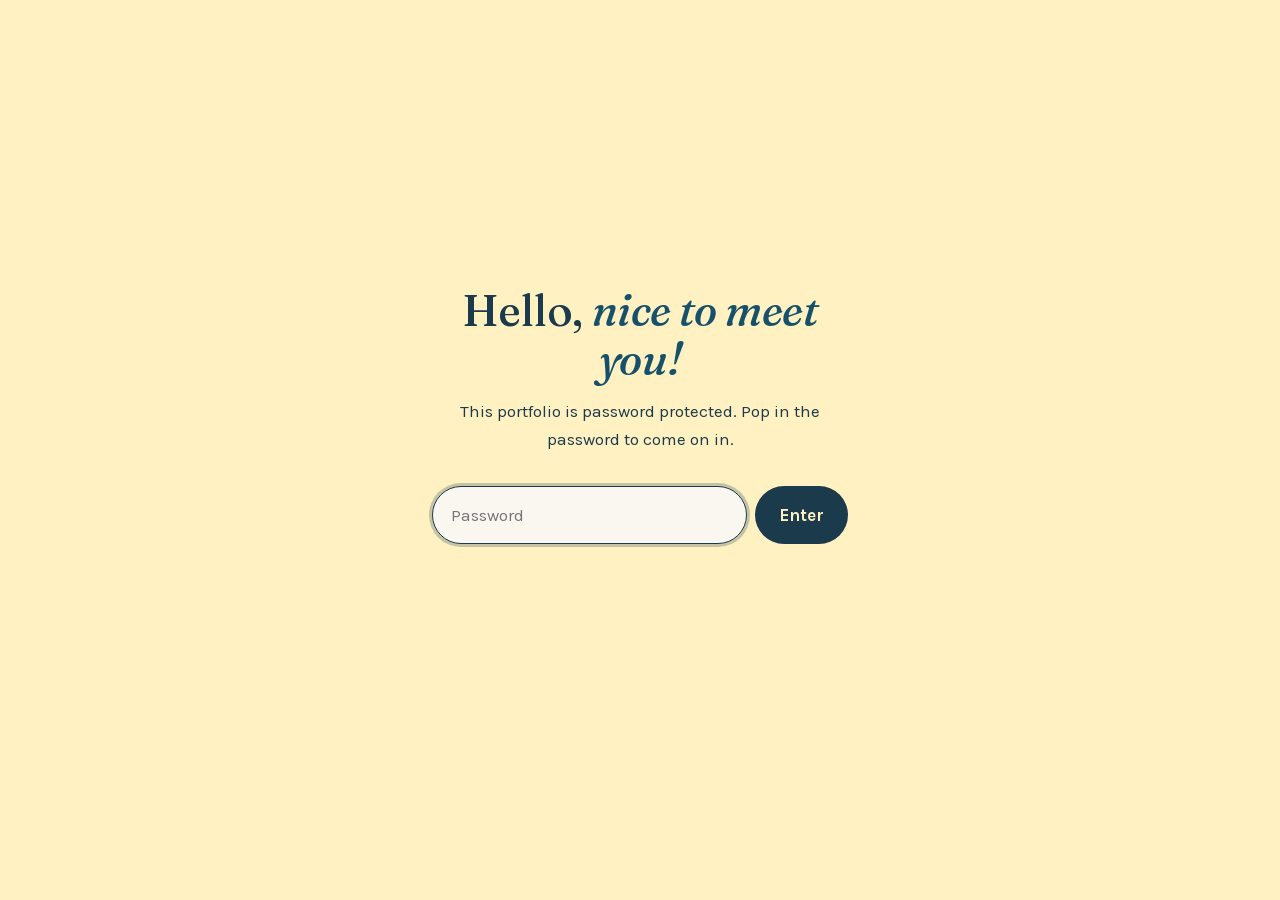
==== food.html @ 26c52306 "Convert the newly uploaded photos to JPEG and resize The 11 photos just uploaded were full-resolutio" ====
<!DOCTYPE html>
<html lang="en">
<head>
  <meta charset="UTF-8">
  <meta name="viewport" content="width=device-width, initial-scale=1.0">
  <title>Food adventures — Megan</title>
  <meta name="robots" content="noindex">

  <!-- Fonts: Fraunces (headings) + Karla (body) — free Google fonts,
       self-hosted in the fonts/ folder so they load fast and work offline -->
  <link rel="stylesheet" href="fonts/fonts.css">

  <link rel="stylesheet" href="css/style.css">

  <!-- Password gate: hides the page instantly if the visitor hasn't unlocked it.
       Unlocking on any page unlocks the whole site for that browser tab.
       ✏️ The password itself is set at the top of js/main.js -->
  <script>
    if (sessionStorage.getItem("megan-portfolio-unlocked") !== "yes") {
      document.documentElement.classList.add("gate-locked");
    }
  </script>
</head>
<body>

  <!-- ======================================================================
       PASSWORD GATE (shown only until the correct password is entered)
       ====================================================================== -->
  <div id="gate">
    <div class="gate-inner">
      <h1>Hello, <span class="accent">nice to meet you!</span></h1>
      <p>This portfolio is password protected. Pop in the password to come on in.</p>
      <form class="gate-form" id="gate-form">
        <label for="gate-input" class="visually-hidden" hidden>Password</label>
        <input type="password" id="gate-input" placeholder="Password" autocomplete="off" autofocus>
        <button type="submit">Enter</button>
      </form>
      <p class="gate-error" id="gate-error"></p>
    </div>
  </div>

  <!-- NAVIGATION -->
  <nav class="site-nav site-nav--cream">
    <div class="container">
      <a class="nav-brand" href="index.html">Megan's Portfolio</a>
      <div class="nav-links">
        <a href="index.html#about">Info</a>
        <a href="index.html#works">Select Works</a>
      </div>
    </div>
  </nav>

  <!-- ======================================================================
       PAGE HEADER — deliberately simple: no metadata row, no case study
       sections. This is a personal page, not a project.
       ====================================================================== -->
  <header class="cs-header cs-header--warm">
    <div class="container">
      <a class="back-link" href="index.html">← Back to home</a>

      <!-- ✏️ EDIT: heading and intro line -->
      <h1>Food <span class="accent">adventures</span></h1>
      <p class="cs-tagline">
        A running collection of things I've cooked and baked. Some triumphs, some
        learning experiences.
      </p>
    </div>
  </header>

  <!-- ======================================================================
       THE PHOTO GRID
       ======================================================================
       ✏️ TO ADD A PHOTO: drop the image file into the images/ folder, then
       copy this block and change the filename and the alt text:

         <figure>
           <img src="images/food-11.png" loading="lazy"
                alt="A dish I cooked">
         </figure>

       The grid re-flows on its own — 3 across on a laptop, 2 on a tablet,
       1 on a phone — so you never need to touch the layout. To remove a
       photo, delete its block. To reorder, move the blocks around.

       ⚠️ ALT TEXT: the alt="…" lines below are generic placeholders. As you
       swap in real photos, please replace them with a short description of
       what's actually in each picture (e.g. "A tray of burnt-butter
       cookies") — that's what screen readers read out.
       ====================================================================== -->
  <main class="container">
    <div class="food-grid" data-lightbox-group>

      <figure>
        <img src="images/food-1.jpg" width="1600" height="1200" loading="lazy" alt="A dish I cooked">
      </figure>

      <figure>
        <img src="images/food-2.jpg" width="1600" height="1200" loading="lazy" alt="A dish I cooked">
      </figure>

      <figure>
        <img src="images/food-3.jpg" width="1600" height="1200" loading="lazy" alt="A dish I cooked">
      </figure>

      <figure>
        <img src="images/food-4.jpg" width="1600" height="1200" loading="lazy" alt="A dish I cooked">
      </figure>

      <figure>
        <img src="images/food-5.jpg" width="1600" height="1200" loading="lazy" alt="A dish I cooked">
      </figure>

      <figure>
        <img src="images/food-6.jpg" width="1600" height="1200" loading="lazy" alt="A dish I cooked">
      </figure>

      <figure>
        <img src="images/food-7.jpg" width="1600" height="1200" loading="lazy" alt="A dish I baked">
      </figure>

      <figure>
        <img src="images/food-8.jpg" width="1427" height="1600" loading="lazy" alt="A dish I baked">
      </figure>

      <figure>
        <img src="images/food-9.png" loading="lazy" alt="A dish I baked">
      </figure>

      <figure>
        <img src="images/food-10.png" loading="lazy" alt="A dish I baked">
      </figure>

    </div>
  </main>

  <!-- Back home again at the end -->
  <div class="cs-footer">
    <a href="index.html">← Back to home</a>
  </div>

  <footer class="site-footer">
    <p>© 2026 Megan — designed with care (and a Shiba Inu on my lap).</p>
  </footer>

  <script src="js/main.js"></script>
  <script src="js/lightbox.js"></script>
  <script src="js/sparkle.js"></script>
</body>
</html>
---- fonts/fonts.css ----
/* ==========================================================================
   SELF-HOSTED FONTS — Fraunces (headings) + Karla (body)
   ==========================================================================
   Both are free fonts from Google Fonts (OFL licensed), saved locally in
   this folder so the site loads them instantly and works even offline.
   You shouldn't need to touch this file unless you swap fonts entirely.
   ========================================================================== */

@font-face {
  font-family: "Fraunces";
  font-style: normal;
  font-weight: 300 700;
  font-display: swap;
  src: url("fraunces.woff2") format("woff2");
}

@font-face {
  font-family: "Fraunces";
  font-style: italic;
  font-weight: 300 700;
  font-display: swap;
  src: url("fraunces-italic.woff2") format("woff2");
}

@font-face {
  font-family: "Karla";
  font-style: normal;
  font-weight: 400 700;
  font-display: swap;
  src: url("karla.woff2") format("woff2");
}

@font-face {
  font-family: "Karla";
  font-style: italic;
  font-weight: 400 700;
  font-display: swap;
  src: url("karla-italic.woff2") format("woff2");
}
---- css/style.css ----
/* ==========================================================================
   MEGAN'S PORTFOLIO — STYLESHEET
   ==========================================================================
   Everything visual lives in this one file.

   ✏️  WANT TO CHANGE COLOURS?  Edit the values in ":root" just below.
   ✏️  WANT TO CHANGE FONTS?    Fonts are loaded in the <head> of each HTML
                                file (Google Fonts). Swap the names there AND
                                in the two "font-family" lines below.
   ========================================================================== */

/* --------------------------------------------------------------------------
   1. COLOUR PALETTE & DESIGN TOKENS
   -------------------------------------------------------------------------- */
:root {
  /* ✏️ EDIT COLOURS HERE — the whole site updates automatically.
     All text/background pairings were checked against WCAG AA contrast —
     if you swap colours, keep text dark on the light backgrounds! */
  --blue:        #98CCDE;  /* medium blue — project page headers */
  --blue-light:  #ADD8E5;  /* light blue — About section */
  --cream:       #FFF1C1;  /* soft cream — hero and password gate */
  --yellow:      #FCE6A9;  /* warm cream-yellow — Other Fun Things bg */
  --orange-soft: #FFCC80;  /* soft orange — accents on navy sections/cards */
  --off-white:   #FAF7F0;  /* warm off-white — My Works bg, project pages */
  --white:       #ffffff;  /* pure white — My Works cards */
  --navy:        #1B3A4B;  /* deep navy — main text, dark sections */
  --navy-deep:   #12293A;  /* even darker navy, for hover states */
  --accent:      #17506B;  /* deep ocean blue — italic accents & links
                              (dark enough to read on every background) */

  /* Fonts (loaded via Google Fonts in each HTML file's <head>) */
  --font-heading: "Fraunces", Georgia, serif;
  --font-body:    "Karla", "Helvetica Neue", Arial, sans-serif;

  /* Spacing rhythm — bigger number = more breathing room */
  --section-pad: clamp(4.5rem, 10vw, 8.5rem);
  --side-pad:    clamp(1.25rem, 5vw, 4rem);
  --max-width:   1160px;
}

/* --------------------------------------------------------------------------
   2. RESET & BASE
   -------------------------------------------------------------------------- */
*, *::before, *::after { box-sizing: border-box; margin: 0; padding: 0; }

html { scroll-behavior: smooth; }

body {
  font-family: var(--font-body);
  font-size: 1.0625rem;              /* 17px — comfy editorial body size */
  line-height: 1.7;
  color: var(--navy);
  background-color: var(--off-white);
  -webkit-font-smoothing: antialiased;
}

img { max-width: 100%; height: auto; display: block; }

h1, h2, h3 {
  font-family: var(--font-heading);
  font-weight: 480;
  line-height: 1.12;
  color: var(--navy);
  letter-spacing: -0.01em;
}

a { color: var(--accent); }

::selection { background: var(--navy); color: var(--cream); }

/* Shared centred column used by every section */
.container {
  max-width: var(--max-width);
  margin: 0 auto;
  padding-left: var(--side-pad);
  padding-right: var(--side-pad);
}

/* Small label that sits above section headings, e.g. "01 — About" */
.eyebrow {
  font-family: var(--font-body);
  font-size: 0.8125rem;
  font-weight: 700;
  letter-spacing: 0.18em;
  text-transform: uppercase;
  color: var(--navy);
  opacity: 0.85;   /* don't go lower — fails contrast on blue/orange sections */
  display: block;
  margin-bottom: 1.25rem;
}

.section-title {
  font-size: clamp(2.25rem, 5vw, 3.5rem);
  margin-bottom: clamp(1.5rem, 4vw, 2.75rem);
}

/* Italic accent — used for "Megan" in the hero and little flourishes */
.accent {
  font-style: italic;
  color: var(--accent);
}

/* --------------------------------------------------------------------------
   TICKLE EFFECT (hero) — styling hooks for js/tickle.js
   Words inside a "tickle-words" element become inline-blocks so they can
   rotate individually. The intensity knobs live at the top of js/tickle.js.
   -------------------------------------------------------------------------- */
.tickle, .tickle-unit { will-change: transform; }
.tickle-unit { display: inline-block; }

/* --------------------------------------------------------------------------
   STAR CURSOR & GLITTER TRAIL — styling for js/sparkle.js
   The star cursor itself and all the tuning knobs (star size, sparkle
   density, lifespan) live at the top of js/sparkle.js.
   -------------------------------------------------------------------------- */
#sparkle-layer {
  position: fixed;
  inset: 0;
  pointer-events: none;   /* sparkles never block clicks */
  z-index: 900;
  overflow: hidden;
}

.sparkle {
  position: absolute;
  /* four-point star shape */
  clip-path: polygon(50% 0, 61% 39%, 100% 50%, 61% 61%, 50% 100%, 39% 61%, 0 50%, 39% 39%);
  opacity: 0;
  will-change: transform, opacity;
  animation: sparkle-pop var(--life, 700ms) ease-out forwards;
}

@keyframes sparkle-pop {
  0%   { opacity: 0; transform: translate(0, 0) scale(0) rotate(0deg); }
  25%  { opacity: 1; transform: translate(calc(var(--dx) * 0.3), calc(var(--dy) * 0.3)) scale(1) rotate(25deg); }
  100% { opacity: 0; transform: translate(var(--dx), var(--dy)) scale(0.15) rotate(80deg); }
}

/* --------------------------------------------------------------------------
   3. PASSWORD GATE
   --------------------------------------------------------------------------
   The gate overlay markup sits at the top of index.html (landing page only).
   The small script in that page's <head> adds "gate-locked" to <html>
   before anything renders, so content never flashes.
   ✏️ The password itself is set at the top of js/main.js.
   -------------------------------------------------------------------------- */
#gate { display: none; }

html.gate-locked #gate {
  display: flex;
  position: fixed;
  inset: 0;
  z-index: 1000;
  background: var(--cream);
  align-items: center;
  justify-content: center;
  padding: var(--side-pad);
  text-align: center;
}

/* Hide the actual site while locked */
html.gate-locked body > *:not(#gate) { display: none; }

.gate-inner { max-width: 26rem; width: 100%; }

.gate-inner h1 {
  font-size: clamp(2rem, 6vw, 2.75rem);
  margin-bottom: 0.75rem;
}

.gate-inner p { margin-bottom: 2rem; }

.gate-form { display: flex; gap: 0.5rem; }

.gate-form input {
  flex: 1;
  font: inherit;
  padding: 0.85rem 1.1rem;
  border: 1.5px solid var(--navy);
  border-radius: 999px;
  background: var(--off-white);
  color: var(--navy);
  outline: none;
  min-width: 0;
}

.gate-form input:focus { box-shadow: 0 0 0 3px rgba(27, 58, 75, 0.25); }

.gate-form button {
  font: inherit;
  font-weight: 700;
  padding: 0.85rem 1.5rem;
  border: none;
  border-radius: 999px;
  background: var(--navy);
  color: var(--cream);
  cursor: pointer;
}

.gate-form button:hover { background: var(--navy-deep); }

.gate-error {
  margin-top: 1rem;
  font-size: 0.9rem;
  font-weight: 700;
  color: var(--navy);
  min-height: 1.5em;         /* reserves space so the layout doesn't jump */
}

/* --------------------------------------------------------------------------
   4. NAVIGATION
   -------------------------------------------------------------------------- */
.site-nav {
  position: sticky;
  top: 0;
  z-index: 100;
  background: rgba(255, 241, 193, 0.92);  /* translucent soft cream */
  backdrop-filter: blur(8px);
  -webkit-backdrop-filter: blur(8px);
}

.site-nav .container {
  display: flex;
  align-items: center;
  justify-content: space-between;
  padding-top: 1.1rem;
  padding-bottom: 1.1rem;
}

.nav-brand {
  font-family: var(--font-heading);
  font-style: italic;
  font-size: 1.2rem;
  font-weight: 560;
  text-decoration: none;
  color: var(--navy);
}

.nav-links { display: flex; gap: clamp(1.25rem, 4vw, 2.5rem); }

.nav-links a {
  font-size: 0.95rem;
  font-weight: 700;
  letter-spacing: 0.04em;
  text-decoration: none;
  color: var(--navy);
  border-bottom: 2px solid transparent;
  padding-bottom: 2px;
}

.nav-links a:hover { border-bottom-color: var(--navy); }

/* Project pages get an off-white nav to match their body */
.site-nav--cream { background: rgba(250, 247, 240, 0.9); }

/* --------------------------------------------------------------------------
   5. HERO
   -------------------------------------------------------------------------- */
.hero {
  background: var(--cream);
  padding-top: clamp(3rem, 8vw, 6rem);
  padding-bottom: var(--section-pad);
}

.hero .container {
  display: grid;
  grid-template-columns: 1.2fr 0.8fr;
  gap: clamp(2rem, 6vw, 5rem);
  align-items: center;
}

.hero h1 {
  font-size: clamp(2.75rem, 7.5vw, 5.5rem);
  margin-bottom: 1.75rem;
}

.hero-intro {
  font-size: clamp(1.1rem, 2vw, 1.3rem);
  max-width: 34em;
  line-height: 1.75;
}

.hero-portrait img {
  width: 100%;
  border-radius: 1.25rem;
  aspect-ratio: 4 / 5;
  object-fit: cover;
}

/* --------------------------------------------------------------------------
   6. ABOUT ME
   -------------------------------------------------------------------------- */
.about { background: var(--blue-light); padding: var(--section-pad) 0; }

.about-body {
  max-width: 44em;
  font-size: clamp(1.05rem, 1.8vw, 1.2rem);
}

.about-body p + p { margin-top: 1.4em; }

/* --------------------------------------------------------------------------
   7. MY WORKS — the 3 project cards
   -------------------------------------------------------------------------- */
.works { background: var(--off-white); padding: var(--section-pad) 0; }

.works-grid {
  display: grid;
  grid-template-columns: repeat(3, 1fr);
  gap: clamp(1.5rem, 3vw, 2.5rem);
}

/* The whole card is one big link */
.work-card {
  display: block;
  text-decoration: none;
  color: var(--navy);
  border-radius: 1.25rem;
  overflow: hidden;
  background: var(--white);
  /* soft shadow lifts the white card off the off-white section */
  box-shadow: 0 6px 20px rgba(27, 58, 75, 0.08);
  transition: transform 0.25s ease, box-shadow 0.25s ease;
}

.work-card:hover {
  transform: translateY(-6px);
  box-shadow: 0 18px 40px rgba(27, 58, 75, 0.18);
}

.work-card img {
  width: 100%;
  aspect-ratio: 4 / 3;
  object-fit: cover;
}

.work-card-text { padding: 1.5rem 1.5rem 1.75rem; }

.work-card h3 {
  font-size: 1.45rem;
  margin-bottom: 0.5rem;
}

.work-card p { font-size: 0.98rem; opacity: 0.85; }

.work-card-more {
  display: inline-block;
  margin-top: 1rem;
  font-size: 0.85rem;
  font-weight: 700;
  letter-spacing: 0.08em;
  text-transform: uppercase;
  color: var(--accent);
}

/* --------------------------------------------------------------------------
   8. OTHER FUN THINGS
   -------------------------------------------------------------------------- */
.fun { background: var(--yellow); padding: var(--section-pad) 0; }

.fun-grid {
  display: grid;
  grid-template-columns: repeat(2, 1fr);
  gap: clamp(1.25rem, 3vw, 2rem);
}

.fun-card {
  background: var(--navy);   /* inverted: dark cards on the light section */
  border-radius: 1.25rem;
  overflow: hidden;
}

.fun-card img {
  width: 100%;
  aspect-ratio: 16 / 10;
  object-fit: cover;
}

.fun-card-text { padding: 1.4rem 1.5rem 1.6rem; }

.fun-card h3 { font-size: 1.35rem; margin-bottom: 0.4rem; color: var(--white); }

.fun-card p { font-size: 0.98rem; opacity: 0.9; color: var(--white); }

/* If you want to highlight a word inside a navy fun card, wrap it in
   <span class="accent"> — it turns soft orange there so it stays readable */
.fun-card .accent { color: var(--orange-soft); }

/* A fun card can also be a link out to a live project — write it as
   <a class="fun-card" href="..."> instead of <div class="fun-card"> */
a.fun-card {
  display: block;
  text-decoration: none;
  color: inherit;
  transition: transform 0.25s ease, box-shadow 0.25s ease;
}

a.fun-card:hover,
a.fun-card:focus-visible {
  transform: translateY(-6px);
  box-shadow: 0 18px 40px rgba(27, 58, 75, 0.25);
  outline: none;
}

/* The little "Try it out ↗" line at the bottom of a linked card */
.fun-card-link {
  display: inline-block;
  margin-top: 0.9rem;
  font-size: 0.85rem;
  font-weight: 700;
  letter-spacing: 0.08em;
  text-transform: uppercase;
  color: var(--orange-soft);
}

/* --------------------------------------------------------------------------
   9. CONTACT
   -------------------------------------------------------------------------- */
.contact {
  background: var(--navy);
  color: var(--cream);
  padding: var(--section-pad) 0;
  text-align: center;
}

.contact .eyebrow { color: var(--orange-soft); opacity: 0.9; }

/* On the dark navy background, accent words flip to soft orange so they stay readable */
.contact .accent { color: var(--orange-soft); }

.contact h2 {
  color: var(--cream);
  font-size: clamp(2.5rem, 6vw, 4.25rem);
  margin-bottom: 1.25rem;
}

.contact p {
  max-width: 32em;
  margin: 0 auto 2.5rem;
  opacity: 0.9;
}

.contact-email {
  display: inline-block;
  font-family: var(--font-heading);
  font-style: italic;
  font-size: clamp(1.3rem, 3.5vw, 2rem);
  color: var(--cream);
  text-decoration-thickness: 1.5px;
  text-underline-offset: 6px;
  margin-bottom: 2rem;
  overflow-wrap: anywhere;   /* long email never overflows on small phones */
}

.contact-email:hover { color: var(--orange-soft); }

.contact-links a {
  display: inline-block;
  font-weight: 700;
  letter-spacing: 0.06em;
  color: var(--cream);
  border: 1.5px solid var(--orange-soft);
  border-radius: 999px;
  padding: 0.8rem 1.8rem;
  text-decoration: none;
  margin: 0 0.4rem;
}

.contact-links a:hover { background: var(--navy-deep); }

/* --------------------------------------------------------------------------
   10. FOOTER
   -------------------------------------------------------------------------- */
.site-footer {
  background: var(--navy);
  color: var(--cream);
  text-align: center;
  font-size: 0.85rem;
  padding: 1.5rem var(--side-pad) 2rem;
  opacity: 0.9;
}

/* --------------------------------------------------------------------------
   11. PROJECT (CASE STUDY) PAGES
   --------------------------------------------------------------------------
   The body of a case study is just a stack of blocks inside <article
   class="case-study">. Each block is self-contained — copy, paste, delete
   or reorder them freely and the layout will not break:

     <div class="cs-text"> ...paragraphs... </div>       ← a text block
     <figure class="cs-image"> <img> <figcaption> </figure>   ← an image block

   Inside a text block you can also use:
     <p class="cs-lead">      a slightly larger opening line
     <h3>                     a sub-heading within a section
     <ul><li>                 a bulleted list
     <blockquote class="cs-quote">  a big offset pull quote
     <p class="cs-stat"><strong>35%</strong> increase …</p>   a headline number

   Every image is click-to-zoom automatically (see js/lightbox.js).
   -------------------------------------------------------------------------- */
.cs-header {
  background: var(--blue);
  padding: clamp(3rem, 7vw, 5.5rem) 0 clamp(3rem, 7vw, 5rem);
}

.back-link {
  display: inline-block;
  font-size: 0.9rem;
  font-weight: 700;
  letter-spacing: 0.05em;
  text-decoration: none;
  color: var(--navy);
  margin-bottom: 2.25rem;
}

.back-link:hover { text-decoration: underline; }

.cs-header h1 {
  font-size: clamp(2.5rem, 6vw, 4.5rem);
  margin-bottom: 1rem;
  max-width: 18em;
}

.cs-tagline {
  font-size: clamp(1.1rem, 2vw, 1.35rem);
  max-width: 36em;
  margin-bottom: 2.75rem;
}

/* The metadata row: Role / Duration / Type of work */
.cs-meta {
  display: flex;
  flex-wrap: wrap;
  gap: clamp(1.5rem, 5vw, 4rem);
  border-top: 1.5px solid var(--navy);
  padding-top: 1.5rem;
}

.cs-meta div { min-width: 10rem; }

.cs-meta dt {
  font-size: 0.75rem;
  font-weight: 700;
  letter-spacing: 0.16em;
  text-transform: uppercase;
  opacity: 0.85;   /* don't go lower — fails contrast on the blue header */
  margin-bottom: 0.3rem;
}

.cs-meta dd { font-weight: 700; }

/* The flexible body.
   Only the top/bottom padding is set here — using the `padding` shorthand
   would wipe out the left/right padding this element inherits from
   .container, and the text would run right up to the screen edge on phones. */
.case-study {
  padding-top: var(--section-pad);
  padding-bottom: var(--section-pad);
  display: flex;
  flex-direction: column;
  gap: clamp(2.5rem, 6vw, 4.5rem);   /* space between every block */
}

.cs-text {
  max-width: 42em;                    /* comfortable reading measure */
  margin: 0 auto;
  width: 100%;
}

.cs-text h2 {
  font-size: clamp(1.75rem, 3.5vw, 2.5rem);
  margin-bottom: 1rem;
}

.cs-text p + p { margin-top: 1.3em; }

/* Sub-heading inside a section, e.g. naming one of two key changes */
.cs-text h3 {
  font-size: clamp(1.15rem, 2vw, 1.4rem);
  margin-top: 1.8em;
  margin-bottom: 0.5rem;
}

.cs-text h3 + p { margin-top: 0; }

/* Phase / sub-section heading, for a findings section long enough to split
   in two — <h3 class="cs-phase">. Sits between an <h2> and the points below. */
.cs-text h3.cs-phase {
  font-size: clamp(1.3rem, 2.6vw, 1.75rem);
  color: var(--accent);
  border-top: 2px solid var(--orange-soft);
  padding-top: 1.2rem;
  margin-top: 2.6em;
}

/* A single finding or recommendation: the bold lead-in above its paragraph */
.cs-text h4 {
  font-family: var(--font-body);
  font-size: 1.02rem;
  font-weight: 700;
  margin-top: 1.7em;
  margin-bottom: 0.35rem;
}

.cs-text h4 + p { margin-top: 0; }

/* Emphasised statement panel — <p class="cs-callout">…</p>
   Good for a "How might we…" framing or a headline takeaway. */
.cs-callout {
  max-width: 46em;
  margin: 0 auto;
  width: 100%;
  background: var(--blue-light);
  border-radius: 1.25rem;
  padding: clamp(1.5rem, 4vw, 2.25rem) clamp(1.5rem, 4vw, 2.5rem);
  font-family: var(--font-heading);
  font-size: clamp(1.15rem, 2.5vw, 1.6rem);
  line-height: 1.4;
  color: var(--navy);
}

/* Small muted aside, e.g. "(theme names in progress)" */
.cs-muted {
  font-size: 0.9rem;
  font-style: italic;
  opacity: 0.7;
}

/* A row of headline figures — <ul class="cs-figures"> with
   <li><b>958</b><span>what it counts</span></li> */
.cs-figures {
  list-style: none;
  max-width: 42em;
  margin: 0 auto;
  width: 100%;
  padding: 0;
}

.cs-figures li {
  display: flex;
  gap: clamp(1rem, 3vw, 1.75rem);
  align-items: baseline;
  padding: 0.85rem 0;
  border-bottom: 1px solid rgba(27, 58, 75, 0.15);
}

.cs-figures b {
  font-family: var(--font-heading);
  font-size: clamp(1.9rem, 4.5vw, 2.8rem);
  font-weight: 600;
  line-height: 1;
  color: var(--accent);
  min-width: 3.5em;
  text-align: right;
  flex-shrink: 0;
}

/* A data table. Wrap it so long tables scroll inside themselves on phones
   instead of stretching the page:
     <div class="cs-table-wrap"><table class="cs-table"> … </table></div>
   Add class="is-key" to any <tr> you want to stand out. */
.cs-table-wrap {
  max-width: 42em;
  margin: 0 auto;
  width: 100%;
  overflow-x: auto;
}

.cs-table {
  border-collapse: collapse;
  width: 100%;
  min-width: 30rem;
  font-size: 0.97rem;
}

.cs-table th,
.cs-table td {
  text-align: left;
  vertical-align: top;
  padding: 0.8rem 0.9rem;
}

.cs-table th {
  font-family: var(--font-body);
  font-size: 0.75rem;
  font-weight: 700;
  letter-spacing: 0.14em;
  text-transform: uppercase;
  opacity: 0.85;
  border-bottom: 1.5px solid var(--navy);
}

.cs-table td { border-bottom: 1px solid rgba(27, 58, 75, 0.15); }

/* The rows that carry the finding */
.cs-table tbody tr.is-key { background: var(--blue-light); }
.cs-table tbody tr.is-key td { font-weight: 700; }

/* Slightly larger opening line — add class="cs-lead" to a <p> */
.cs-lead {
  font-size: clamp(1.15rem, 2.2vw, 1.45rem);
  line-height: 1.6;
  font-family: var(--font-heading);
  margin-bottom: 0.4em;
}

/* Bulleted list inside a text block */
.cs-text ul {
  list-style: none;
  margin: 1.3em 0 0;
  padding: 0;
}

.cs-text li {
  position: relative;
  padding-left: 1.6rem;
  margin-bottom: 0.9em;
}

/* little diamond marker instead of a plain bullet */
.cs-text li::before {
  content: "◆";
  position: absolute;
  left: 0;
  top: -0.05em;
  font-size: 0.7em;
  color: var(--accent);
}

/* Big offset pull quote — <blockquote class="cs-quote"> */
.cs-quote {
  max-width: 46em;
  margin: clamp(1rem, 3vw, 2rem) auto;
  padding-left: clamp(1rem, 3vw, 2rem);
  border-left: 4px solid var(--orange-soft);
  font-family: var(--font-heading);
  font-style: italic;
  font-size: clamp(1.4rem, 3.2vw, 2.1rem);
  line-height: 1.35;
  color: var(--accent);
}

/* Headline number — <p class="cs-stat"><strong>35%</strong> the rest…</p> */
.cs-stat {
  max-width: 42em;
  margin: 0 auto;
  width: 100%;
  text-align: center;
  font-family: var(--font-heading);
  font-size: clamp(1.2rem, 2.4vw, 1.6rem);
  line-height: 1.3;
}

.cs-stat strong {
  display: block;
  font-size: clamp(3.5rem, 12vw, 7rem);
  font-weight: 600;
  line-height: 1;
  letter-spacing: -0.02em;
  color: var(--accent);
  margin-bottom: 0.25rem;
}

.cs-image { margin: 0; }

.cs-image img {
  /* Fills the column, but never stretches past the image file's real size —
     a small image stays sharp and centres itself instead of going blurry. */
  width: auto;
  max-width: 100%;
  margin: 0 auto;
  border-radius: 1.25rem;
  /* soft shadow + hairline edge so images sit on the page, not float */
  box-shadow: 0 8px 26px rgba(27, 58, 75, 0.10);
  border: 1px solid rgba(27, 58, 75, 0.08);
}

.cs-image figcaption {
  font-size: 0.9rem;
  opacity: 0.7;
  margin-top: 0.8rem;
  text-align: center;
}

/* Every case-study image is click-to-zoom; js/lightbox.js adds this class.
   The hover lift is the affordance that says "this opens bigger". */
.zoomable { transition: box-shadow 0.25s ease, transform 0.25s ease; }

.zoomable:hover,
.zoomable:focus-visible {
  transform: translateY(-3px);
  box-shadow: 0 14px 34px rgba(27, 58, 75, 0.20);
  outline: none;
}

/* --------------------------------------------------------------------------
   CAROUSEL — for a set of slides in one image block (js/carousel.js)
   Add `data-carousel` to a <figure class="cs-image"> holding several <img>s.
   -------------------------------------------------------------------------- */
.carousel-viewport {
  display: flex;
  overflow-x: auto;
  scroll-snap-type: x mandatory;
  scroll-behavior: smooth;
  /* fixed box, so the page never jumps as slides change */
  aspect-ratio: 16 / 9;
  border-radius: 1.25rem;
  border: 1px solid rgba(27, 58, 75, 0.08);
  box-shadow: 0 8px 26px rgba(27, 58, 75, 0.10);
  background: var(--white);
  scrollbar-width: none;          /* Firefox */
  -ms-overflow-style: none;       /* old Edge */
}

.carousel-viewport::-webkit-scrollbar { display: none; }

.carousel-viewport:focus-visible {
  outline: 2px solid var(--accent);
  outline-offset: 3px;
}

/* Each slide fills the box and letterboxes rather than cropping */
.carousel-viewport img {
  flex: 0 0 100%;
  width: 100%;
  height: 100%;
  object-fit: contain;
  scroll-snap-align: center;
  margin: 0;
  border: none;
  border-radius: 0;
  box-shadow: none;
  background: var(--white);
}

/* the hover lift belongs to the whole box, not the individual slide */
.carousel-viewport img.zoomable:hover,
.carousel-viewport img.zoomable:focus-visible { transform: none; box-shadow: none; }

.carousel-controls {
  display: flex;
  align-items: center;
  justify-content: center;
  flex-wrap: wrap;
  gap: 0.9rem;
  margin-top: 0.9rem;
}

.carousel-btn {
  width: 2.4rem;
  height: 2.4rem;
  display: grid;
  place-items: center;
  flex-shrink: 0;
  font: inherit;
  font-size: 1rem;
  color: var(--navy);
  background: transparent;
  border: 1.5px solid var(--navy);
  border-radius: 999px;
  cursor: pointer;
}

.carousel-btn:hover:not(:disabled) { background: var(--navy); color: var(--off-white); }
.carousel-btn:disabled { opacity: 0.3; cursor: default; }

.carousel-dots { display: flex; align-items: center; gap: 0.5rem; }

.carousel-dot {
  width: 0.62rem;
  height: 0.62rem;
  padding: 0;
  background: transparent;
  border: 1.5px solid var(--navy);
  border-radius: 999px;
  cursor: pointer;
}

.carousel-dot[aria-current="true"] { background: var(--navy); }

.carousel-btn:focus-visible,
.carousel-dot:focus-visible {
  outline: 2px solid var(--accent);
  outline-offset: 3px;
}

.carousel-count {
  font-size: 0.85rem;
  opacity: 0.75;
  font-variant-numeric: tabular-nums;
}

/* --------------------------------------------------------------------------
   LIGHTBOX — the full-size image overlay (js/lightbox.js)
   -------------------------------------------------------------------------- */
#lightbox {
  position: fixed;
  inset: 0;
  z-index: 1000;
  display: none;
  align-items: center;
  justify-content: center;
  padding: clamp(1rem, 4vw, 3rem);
  background: rgba(18, 41, 58, 0.94);
}

#lightbox.is-open { display: flex; }

#lightbox img {
  max-width: 100%;
  max-height: 82vh;
  width: auto;
  border-radius: 0.75rem;
  background: var(--white);
}

.lightbox-bar {
  position: absolute;
  top: clamp(0.75rem, 3vw, 1.5rem);
  right: clamp(0.75rem, 3vw, 1.5rem);
  display: flex;
  align-items: center;
  gap: 0.75rem;
}

.lightbox-bar a,
.lightbox-bar button {
  font-family: var(--font-body);
  font-size: 0.9rem;
  font-weight: 700;
  color: var(--cream);
  background: transparent;
  border: 1.5px solid var(--orange-soft);
  border-radius: 999px;
  padding: 0.5rem 1.1rem;
  text-decoration: none;
  cursor: pointer;
}

.lightbox-bar a:hover,
.lightbox-bar button:hover { background: rgba(255, 204, 128, 0.22); }

.lightbox-count {
  font-size: 0.9rem;
  color: var(--cream);
  opacity: 0.85;
  font-variant-numeric: tabular-nums;
}

/* Previous / next arrows, shown only when browsing a set */
.lightbox-nav {
  position: absolute;
  top: 50%;
  transform: translateY(-50%);
  width: 2.9rem;
  height: 2.9rem;
  display: grid;
  place-items: center;
  font: inherit;
  font-size: 1.1rem;
  color: var(--cream);
  background: rgba(18, 41, 58, 0.6);
  border: 1.5px solid var(--orange-soft);
  border-radius: 999px;
  cursor: pointer;
}

.lightbox-nav:hover { background: rgba(255, 204, 128, 0.28); }
.lightbox-nav[hidden] { display: none; }
.lightbox-nav.is-prev { left: clamp(0.5rem, 2vw, 1.5rem); }
.lightbox-nav.is-next { right: clamp(0.5rem, 2vw, 1.5rem); }

.lightbox-bar a:focus-visible,
.lightbox-bar button:focus-visible,
.lightbox-nav:focus-visible {
  outline: 2px solid var(--orange-soft);
  outline-offset: 3px;
}

/* caption repeated under the enlarged image */
.lightbox-caption {
  position: absolute;
  bottom: clamp(0.75rem, 3vw, 1.75rem);
  left: 50%;
  transform: translateX(-50%);
  max-width: 46em;
  width: calc(100% - 3rem);
  text-align: center;
  font-size: 0.9rem;
  color: var(--cream);
  opacity: 0.85;
}

/* Optional narrower image — add class "cs-image--narrow" to the <figure> */
.cs-image--narrow {
  max-width: 42rem;
  margin: 0 auto;
  width: 100%;
}

/* For a tall phone screenshot — add class "cs-image--portrait" to the
   <figure>. Keeps it roughly phone-width and centred, so it sits in the
   reading column instead of towering over it. Still click-to-zoom. */
.cs-image--portrait {
  max-width: 20rem;
  margin: 0 auto;
  width: 100%;
}

/* The main "back to all works" exit at the end of a case study */
.cs-footer {
  text-align: center;
  padding-bottom: clamp(2rem, 5vw, 3.25rem);
}

.cs-footer a {
  font-family: var(--font-heading);
  font-style: italic;
  font-size: 1.4rem;
  color: var(--accent);
}

/* Small, muted previous / next links between case studies.
   Deliberately quiet — "back to all works" above stays the primary exit. */
.cs-pagenav {
  display: flex;
  flex-wrap: wrap;
  gap: 1rem;
  max-width: var(--max-width);
  margin: 0 auto;
  padding: 0 var(--side-pad) var(--section-pad);
  font-size: 0.9rem;
}

.cs-pagenav a {
  color: var(--navy);
  opacity: 0.75;
  text-decoration: none;
}

.cs-pagenav a:hover,
.cs-pagenav a:focus-visible { opacity: 1; text-decoration: underline; }

/* Next always sits on the right, even when there's no Previous beside it */
.cs-pagenav .is-next { margin-left: auto; text-align: right; }

/* --------------------------------------------------------------------------
   PHOTO GALLERY (food.html) — a light, personal page, not a case study
   -------------------------------------------------------------------------- */
/* A warmer header, so the gallery feels like part of "Life outside the
   Figma file" rather than another project page */
.cs-header--warm { background: var(--yellow); }

.gallery-intro {
  padding-top: clamp(3rem, 7vw, 4.5rem);
}

.gallery-intro p {
  font-size: clamp(1.1rem, 2vw, 1.3rem);
  max-width: 34em;
}

/* 3 columns on desktop, 2 on tablet, 1 on phones (see the media queries
   at the bottom of this file). Square tiles keep the grid tidy whether a
   photo is portrait or landscape — the lightbox shows the full image. */
.food-grid {
  display: grid;
  grid-template-columns: repeat(3, 1fr);
  gap: clamp(1.25rem, 3vw, 2.25rem);
  padding: clamp(2rem, 5vw, 3.5rem) 0 var(--section-pad);
}

.food-grid figure { margin: 0; }

.food-grid img {
  width: 100%;
  aspect-ratio: 1 / 1;
  object-fit: cover;              /* tidy tiles; nothing is cropped in the lightbox */
  border-radius: 1.25rem;
  border: 1px solid rgba(27, 58, 75, 0.08);
  box-shadow: 0 8px 26px rgba(27, 58, 75, 0.10);
}

/* --------------------------------------------------------------------------
   12. RESPONSIVE — tablets & phones
   -------------------------------------------------------------------------- */
@media (max-width: 900px) {
  .works-grid { grid-template-columns: 1fr; max-width: 30rem; margin: 0 auto; }
  .food-grid { grid-template-columns: repeat(2, 1fr); }   /* tablet */
  .hero .container { grid-template-columns: 1fr; }
  .hero-portrait { max-width: 24rem; }
}

@media (max-width: 640px) {
  .fun-grid { grid-template-columns: 1fr; }
  .food-grid { grid-template-columns: 1fr; }              /* phone */
  .cs-meta { flex-direction: column; gap: 1.25rem; }
  .gate-form { flex-direction: column; }
  .contact-links a { margin: 0.3rem 0.2rem; }
}
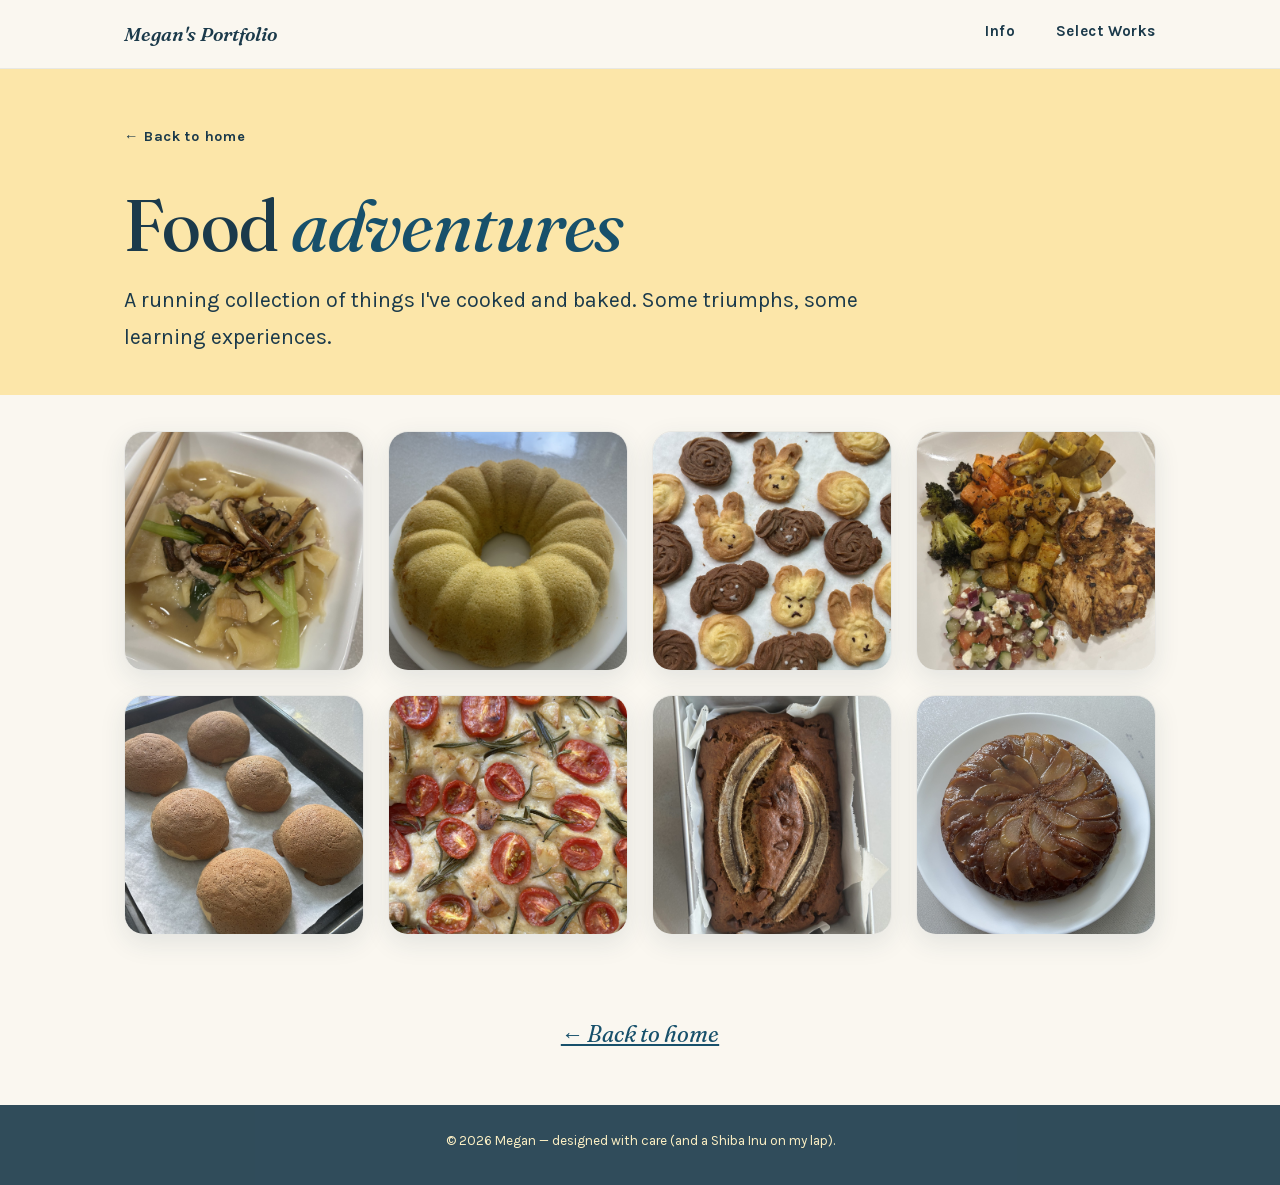
==== commit 0f5d10c8: "Remove the password gate from every page The site now loads straight into its content, exactly as it" ====
--- a/food.html
+++ b/food.html
@@ -8,36 +8,11 @@
 
   <!-- Fonts: Fraunces (headings) + Karla (body) — free Google fonts,
        self-hosted in the fonts/ folder so they load fast and work offline -->
-  <link rel="stylesheet" href="fonts/fonts.css">
+  <link rel="stylesheet" href="fonts/fonts.css?v=2026-09-13">
 
-  <link rel="stylesheet" href="css/style.css">
-
-  <!-- Password gate: hides the page instantly if the visitor hasn't unlocked it.
-       Unlocking on any page unlocks the whole site for that browser tab.
-       ✏️ The password itself is set at the top of js/main.js -->
-  <script>
-    if (sessionStorage.getItem("megan-portfolio-unlocked") !== "yes") {
-      document.documentElement.classList.add("gate-locked");
-    }
-  </script>
+  <link rel="stylesheet" href="css/style.css?v=2026-09-13">
 </head>
 <body>
-
-  <!-- ======================================================================
-       PASSWORD GATE (shown only until the correct password is entered)
-       ====================================================================== -->
-  <div id="gate">
-    <div class="gate-inner">
-      <h1>Hello, <span class="accent">nice to meet you!</span></h1>
-      <p>This portfolio is password protected. Pop in the password to come on in.</p>
-      <form class="gate-form" id="gate-form">
-        <label for="gate-input" class="visually-hidden" hidden>Password</label>
-        <input type="password" id="gate-input" placeholder="Password" autocomplete="off" autofocus>
-        <button type="submit">Enter</button>
-      </form>
-      <p class="gate-error" id="gate-error"></p>
-    </div>
-  </div>
 
   <!-- NAVIGATION -->
   <nav class="site-nav site-nav--cream">
@@ -74,11 +49,11 @@
        copy this block and change the filename and the alt text:
 
          <figure>
-           <img src="images/food-11.png" loading="lazy"
+           <img src="images/food-9.jpg" loading="lazy"
                 alt="A dish I cooked">
          </figure>
 
-       The grid re-flows on its own — 3 across on a laptop, 2 on a tablet,
+       The grid re-flows on its own — 4 across on a laptop, 2 on a tablet,
        1 on a phone — so you never need to touch the layout. To remove a
        photo, delete its block. To reorder, move the blocks around.
 
@@ -91,43 +66,35 @@
     <div class="food-grid" data-lightbox-group>
 
       <figure>
-        <img src="images/food-1.jpg" width="1600" height="1200" loading="lazy" alt="A dish I cooked">
+        <img src="images/food-1.jpg" width="1200" height="1600" loading="lazy" alt="A dish I cooked">
       </figure>
 
       <figure>
-        <img src="images/food-2.jpg" width="1600" height="1200" loading="lazy" alt="A dish I cooked">
+        <img src="images/food-2.jpg" width="1200" height="1600" loading="lazy" alt="A dish I cooked">
       </figure>
 
       <figure>
-        <img src="images/food-3.jpg" width="1600" height="1200" loading="lazy" alt="A dish I cooked">
+        <img src="images/food-3.jpg" width="1200" height="1600" loading="lazy" alt="A dish I cooked">
       </figure>
 
       <figure>
-        <img src="images/food-4.jpg" width="1600" height="1200" loading="lazy" alt="A dish I cooked">
+        <img src="images/food-4.jpg" width="1200" height="1600" loading="lazy" alt="A dish I cooked">
       </figure>
 
       <figure>
-        <img src="images/food-5.jpg" width="1600" height="1200" loading="lazy" alt="A dish I cooked">
+        <img src="images/food-5.jpg" width="1200" height="1600" loading="lazy" alt="A dish I cooked">
       </figure>
 
       <figure>
-        <img src="images/food-6.jpg" width="1600" height="1200" loading="lazy" alt="A dish I cooked">
+        <img src="images/food-6.jpg" width="1200" height="1600" loading="lazy" alt="A dish I cooked">
       </figure>
 
       <figure>
-        <img src="images/food-7.jpg" width="1600" height="1200" loading="lazy" alt="A dish I baked">
+        <img src="images/food-7.jpg" width="1200" height="1600" loading="lazy" alt="A dish I baked">
       </figure>
 
       <figure>
         <img src="images/food-8.jpg" width="1427" height="1600" loading="lazy" alt="A dish I baked">
-      </figure>
-
-      <figure>
-        <img src="images/food-9.png" loading="lazy" alt="A dish I baked">
-      </figure>
-
-      <figure>
-        <img src="images/food-10.png" loading="lazy" alt="A dish I baked">
       </figure>
 
     </div>
@@ -142,8 +109,7 @@
     <p>© 2026 Megan — designed with care (and a Shiba Inu on my lap).</p>
   </footer>
 
-  <script src="js/main.js"></script>
-  <script src="js/lightbox.js"></script>
-  <script src="js/sparkle.js"></script>
+  <script src="js/lightbox.js?v=2026-09-13"></script>
+  <script src="js/sparkle.js?v=2026-09-13"></script>
 </body>
 </html>
--- a/css/style.css
+++ b/css/style.css
@@ -18,7 +18,7 @@
      if you swap colours, keep text dark on the light backgrounds! */
   --blue:        #98CCDE;  /* medium blue — project page headers */
   --blue-light:  #ADD8E5;  /* light blue — About section */
-  --cream:       #FFF1C1;  /* soft cream — hero and password gate */
+  --cream:       #FFF1C1;  /* soft cream — hero and proof callouts */
   --yellow:      #FCE6A9;  /* warm cream-yellow — Other Fun Things bg */
   --orange-soft: #FFCC80;  /* soft orange — accents on navy sections/cards */
   --off-white:   #FAF7F0;  /* warm off-white — My Works bg, project pages */
@@ -137,86 +137,16 @@
 }
 
 /* --------------------------------------------------------------------------
-   3. PASSWORD GATE
-   --------------------------------------------------------------------------
-   The gate overlay markup sits at the top of index.html (landing page only).
-   The small script in that page's <head> adds "gate-locked" to <html>
-   before anything renders, so content never flashes.
-   ✏️ The password itself is set at the top of js/main.js.
-   -------------------------------------------------------------------------- */
-#gate { display: none; }
-
-html.gate-locked #gate {
-  display: flex;
-  position: fixed;
-  inset: 0;
-  z-index: 1000;
-  background: var(--cream);
-  align-items: center;
-  justify-content: center;
-  padding: var(--side-pad);
-  text-align: center;
-}
-
-/* Hide the actual site while locked */
-html.gate-locked body > *:not(#gate) { display: none; }
-
-.gate-inner { max-width: 26rem; width: 100%; }
-
-.gate-inner h1 {
-  font-size: clamp(2rem, 6vw, 2.75rem);
-  margin-bottom: 0.75rem;
-}
-
-.gate-inner p { margin-bottom: 2rem; }
-
-.gate-form { display: flex; gap: 0.5rem; }
-
-.gate-form input {
-  flex: 1;
-  font: inherit;
-  padding: 0.85rem 1.1rem;
-  border: 1.5px solid var(--navy);
-  border-radius: 999px;
-  background: var(--off-white);
-  color: var(--navy);
-  outline: none;
-  min-width: 0;
-}
-
-.gate-form input:focus { box-shadow: 0 0 0 3px rgba(27, 58, 75, 0.25); }
-
-.gate-form button {
-  font: inherit;
-  font-weight: 700;
-  padding: 0.85rem 1.5rem;
-  border: none;
-  border-radius: 999px;
-  background: var(--navy);
-  color: var(--cream);
-  cursor: pointer;
-}
-
-.gate-form button:hover { background: var(--navy-deep); }
-
-.gate-error {
-  margin-top: 1rem;
-  font-size: 0.9rem;
-  font-weight: 700;
-  color: var(--navy);
-  min-height: 1.5em;         /* reserves space so the layout doesn't jump */
-}
-
-/* --------------------------------------------------------------------------
-   4. NAVIGATION
+   3. NAVIGATION
    -------------------------------------------------------------------------- */
 .site-nav {
   position: sticky;
   top: 0;
   z-index: 100;
-  background: rgba(255, 241, 193, 0.92);  /* translucent soft cream */
-  backdrop-filter: blur(8px);
-  -webkit-backdrop-filter: blur(8px);
+  /* Fully opaque: the nav sits over the page as you scroll, so any
+     transparency lets content show through and read as an overlap. */
+  background: var(--cream);
+  border-bottom: 1px solid rgba(27, 58, 75, 0.08);
 }
 
 .site-nav .container {
@@ -250,11 +180,11 @@
 
 .nav-links a:hover { border-bottom-color: var(--navy); }
 
-/* Project pages get an off-white nav to match their body */
-.site-nav--cream { background: rgba(250, 247, 240, 0.9); }
-
-/* --------------------------------------------------------------------------
-   5. HERO
+/* Project pages and the gallery get an off-white nav to match their body */
+.site-nav--cream { background: var(--off-white); }
+
+/* --------------------------------------------------------------------------
+   4. HERO
    -------------------------------------------------------------------------- */
 .hero {
   background: var(--cream);
@@ -288,9 +218,32 @@
 }
 
 /* --------------------------------------------------------------------------
-   6. ABOUT ME
-   -------------------------------------------------------------------------- */
-.about { background: var(--blue-light); padding: var(--section-pad) 0; }
+   5. ABOUT ME
+   -------------------------------------------------------------------------- */
+/* Deliberately tighter than the other sections. This one is a heading, two
+   short paragraphs and a small photo — the full --section-pad left it
+   looking half empty.
+   ✏️ Raise these two numbers to give the section more breathing room. */
+.about {
+  background: var(--blue-light);
+  padding: clamp(3rem, 6vw, 5rem) 0 clamp(2.75rem, 5vw, 4rem);
+}
+
+/* Text on the left, a modest photo of Mieko on the right.
+   The photo column is capped in rem (a fixed-ish width) rather than given a
+   share of the row, so it stays a warm detail beside the copy instead of
+   growing into a hero image on a wide screen. */
+.about-layout {
+  display: grid;
+  grid-template-columns: minmax(0, 1fr) minmax(0, 15rem);
+  gap: clamp(1.75rem, 4vw, 3.5rem);
+  align-items: start;   /* photo starts level with the heading */
+}
+
+/* The heading sits inside the left column so the photo can start at the
+   same height as it. Its usual large bottom margin is trimmed here — the
+   paragraphs follow straight after. */
+.about-col .section-title { margin-bottom: clamp(1rem, 2vw, 1.5rem); }
 
 .about-body {
   max-width: 44em;
@@ -299,8 +252,33 @@
 
 .about-body p + p { margin-top: 1.4em; }
 
-/* --------------------------------------------------------------------------
-   7. MY WORKS — the 3 project cards
+.about-photo {
+  margin: 0;
+  max-width: 15rem;
+}
+
+.about-photo img {
+  display: block;
+  width: 100%;
+  /* Portrait, so she reads as a photo beside the text rather than a banner.
+     "crop-face" (further down this file) keeps her face in frame. */
+  aspect-ratio: 4 / 5;
+  object-fit: cover;
+  border-radius: 1.25rem;
+  box-shadow: 0 8px 26px rgba(27, 58, 75, 0.14);
+}
+
+.about-photo figcaption {
+  margin-top: 0.6rem;
+  font-size: 0.85rem;
+  line-height: 1.45;
+  font-style: italic;
+  color: var(--navy);
+  opacity: 0.85;   /* checked against the light blue — still passes AA */
+}
+
+/* --------------------------------------------------------------------------
+   6. MY WORKS — the 3 project cards
    -------------------------------------------------------------------------- */
 .works { background: var(--off-white); padding: var(--section-pad) 0; }
 
@@ -336,6 +314,33 @@
 
 .work-card-text { padding: 1.5rem 1.5rem 1.75rem; }
 
+/* The little label above each project title, e.g.
+   "SHIPPED PRODUCT · 35% LIFT IN ACCOUNT OPENINGS".
+   Deliberately small and quiet next to the title, but in the strong accent
+   blue so it still registers at a glance. Small caps + wide letter-spacing
+   is what makes it read as a label rather than a sentence.
+   ✏️ Edit the words in index.html; edit the look here. */
+.work-card-tag {
+  display: block;
+  font-family: var(--font-body);
+  /* Sized so the longest tag ("Shipped product · 35% lift in account
+     openings") stays on one line inside a card at every desktop width.
+     The three cards get narrow on a small laptop, so the label shrinks a
+     hair there and settles at its full size on a roomier screen.
+     ✏️ If you write a longer tag it may wrap to two lines — either shorten
+        the words or nudge the last number down a touch. */
+  font-size: clamp(0.5rem, 0.39vw + 0.25rem, 0.5625rem);
+  font-weight: 700;
+  letter-spacing: 0.06em;
+  text-transform: uppercase;
+  line-height: 1.45;
+  color: var(--accent);
+  margin-bottom: 0.45rem;
+  /* Stops the longest tag from breaking in an awkward place if it does
+     ever wrap (on a phone, or if you write a longer one). */
+  text-wrap: balance;
+}
+
 .work-card h3 {
   font-size: 1.45rem;
   margin-bottom: 0.5rem;
@@ -354,14 +359,18 @@
 }
 
 /* --------------------------------------------------------------------------
-   8. OTHER FUN THINGS
-   -------------------------------------------------------------------------- */
-.fun { background: var(--yellow); padding: var(--section-pad) 0; }
-
+   7. OTHER FUN THINGS
+   -------------------------------------------------------------------------- */
+/* Tighter than the other sections, so all four cards read as one grid */
+.fun { background: var(--yellow); padding: clamp(2.75rem, 6vw, 4.25rem) 0; }
+
+/* Three cards in a single row on desktop.
+   ✏️ If you add a fourth card it will wrap onto a second row on its own —
+      change the 3 below to 4 if you'd rather they all stayed in one line. */
 .fun-grid {
   display: grid;
-  grid-template-columns: repeat(2, 1fr);
-  gap: clamp(1.25rem, 3vw, 2rem);
+  grid-template-columns: repeat(3, 1fr);
+  gap: clamp(1rem, 2vw, 1.5rem);
 }
 
 .fun-card {
@@ -370,17 +379,70 @@
   overflow: hidden;
 }
 
+/* SQUARE image area. These three images are a mix of orientations — two tall
+   phone screenshots and a portrait photo of cookies — and a square is the
+   shape that treats all of them least badly. A wide box used to slice the
+   tall screenshots down to a thin, meaningless middle strip.
+   Each image then picks its own anchor point with a crop- class below. */
 .fun-card img {
   width: 100%;
-  aspect-ratio: 16 / 10;
+  aspect-ratio: 1 / 1;
   object-fit: cover;
-}
-
-.fun-card-text { padding: 1.4rem 1.5rem 1.6rem; }
-
-.fun-card h3 { font-size: 1.35rem; margin-bottom: 0.4rem; color: var(--white); }
-
-.fun-card p { font-size: 0.98rem; opacity: 0.9; color: var(--white); }
+  object-position: center;   /* the default when no crop- class is set */
+}
+
+/* ------------------------------------------------------------------------
+   CROP ANCHORS — which part of an image to keep when it has to be trimmed.
+   Add one of these to an <img> as class="crop-top" etc.
+
+   These are written as `img.crop-top` rather than plain `.crop-top` on
+   purpose. CSS gives a rule more weight the more specific it is, and
+   `.fun-card img` above is more specific than a lone class would be — so a
+   plain `.crop-top` would quietly lose the argument and every image would
+   stay centred. Naming the element here makes it win. Keep the `img.` bit.
+   ------------------------------------------------------------------------ */
+
+/* Keep the TOP of the image. For screenshots whose header, title bar or
+   navigation would otherwise be sliced off. */
+img.crop-top { object-position: top; }
+
+/* Keep the upper-middle: shows the top of the image without pinning right
+   to the very edge.
+   ✏️ Lower the percentage to show more of the top, raise it to show more
+      of the middle (0% = very top, 50% = dead centre) */
+img.crop-upper { object-position: center 16%; }
+
+/* Keep a face in frame on a tall photo — sits just above dead centre so a
+   head near the top of the picture doesn't get trimmed.
+   ✏️ Same idea as above: lower shows more of the top. */
+img.crop-face { object-position: center 38%; }
+
+/* The opposite of the crop- classes: show the WHOLE image, shrunk to fit,
+   with nothing trimmed. Use this when an image is so much taller than its
+   slot that any crop would cut off something that matters. The leftover
+   space is filled with cream so it reads as a deliberate mat rather than
+   a gap in the card.
+   Nothing uses this at the moment — it's here for the next time an image
+   won't survive a crop. Add class="fit-whole" to that <img>. */
+img.fit-whole {
+  object-fit: contain;
+  background: var(--cream);
+}
+
+/* Three-across means each card is narrower, so the text is scaled down to
+   match — tighter padding, a smaller heading that won't wrap awkwardly, and
+   slightly smaller body copy. Together this keeps the section to about one
+   screen. */
+.fun-card-text { padding: 0.7rem 0.9rem 0.9rem; }
+
+.fun-card h3 {
+  font-size: 1rem;
+  line-height: 1.3;
+  margin-bottom: 0.25rem;
+  color: var(--white);
+}
+
+.fun-card p { font-size: 0.85rem; line-height: 1.5; opacity: 0.9; color: var(--white); }
 
 /* If you want to highlight a word inside a navy fun card, wrap it in
    <span class="accent"> — it turns soft orange there so it stays readable */
@@ -405,8 +467,8 @@
 /* The little "Try it out ↗" line at the bottom of a linked card */
 .fun-card-link {
   display: inline-block;
-  margin-top: 0.9rem;
-  font-size: 0.85rem;
+  margin-top: 0.7rem;
+  font-size: 0.8rem;
   font-weight: 700;
   letter-spacing: 0.08em;
   text-transform: uppercase;
@@ -414,7 +476,7 @@
 }
 
 /* --------------------------------------------------------------------------
-   9. CONTACT
+   8. CONTACT
    -------------------------------------------------------------------------- */
 .contact {
   background: var(--navy);
@@ -469,7 +531,7 @@
 .contact-links a:hover { background: var(--navy-deep); }
 
 /* --------------------------------------------------------------------------
-   10. FOOTER
+   9. FOOTER
    -------------------------------------------------------------------------- */
 .site-footer {
   background: var(--navy);
@@ -481,7 +543,7 @@
 }
 
 /* --------------------------------------------------------------------------
-   11. PROJECT (CASE STUDY) PAGES
+   10. PROJECT (CASE STUDY) PAGES
    --------------------------------------------------------------------------
    The body of a case study is just a stack of blocks inside <article
    class="case-study">. Each block is self-contained — copy, paste, delete
@@ -529,15 +591,21 @@
 }
 
 /* The metadata row: Role / Duration / Type of work */
+/* The Role / Duration / Type of Work row under each project title.
+   This is a GRID rather than a flex row on purpose: a flex row sizes each
+   column to its text, so one long entry (like a list of research methods)
+   used to shove the last column onto a second line. A grid keeps all three
+   side by side and wraps the long text inside its own column instead.
+   ✏️ The "11rem" is the narrowest a column is allowed to get before the
+      row stacks — raise it to stack sooner, lower it to stack later. */
 .cs-meta {
-  display: flex;
-  flex-wrap: wrap;
-  gap: clamp(1.5rem, 5vw, 4rem);
+  display: grid;
+  grid-template-columns: repeat(auto-fit, minmax(11rem, 1fr));
+  column-gap: clamp(1.5rem, 3vw, 3rem);
+  row-gap: 1.5rem;                     /* only used if the row does stack */
   border-top: 1.5px solid var(--navy);
   padding-top: 1.5rem;
 }
-
-.cs-meta div { min-width: 10rem; }
 
 .cs-meta dt {
   font-size: 0.75rem;
@@ -618,6 +686,86 @@
   font-size: clamp(1.15rem, 2.5vw, 1.6rem);
   line-height: 1.4;
   color: var(--navy);
+}
+
+/* --------------------------------------------------------------------------
+   PROOF CALLOUT — the headline result, shown near the top of a project page
+   just under the Role / Duration / Type of Work row.
+
+   It's a preview of the strongest evidence, so a visitor sees what the work
+   achieved before reading a word of the story. The fuller version still
+   lives down in Outcome & Reflections.
+
+   Three shapes, all sharing one look:
+
+   ONE NUMBER
+     <div class="cs-proof">
+       <p class="cs-proof-item">
+         <span class="cs-proof-num">35%</span>
+         <span class="cs-proof-label">increase in account openings…</span>
+       </p>
+     </div>
+
+   TWO NUMBERS SIDE BY SIDE — just add a second .cs-proof-item; they sit
+   side by side on a wide screen and stack on a phone all by themselves.
+
+   A FINDING INSTEAD OF A NUMBER — swap .cs-proof-num for
+   .cs-proof-statement and write the sentence in it.
+   -------------------------------------------------------------------------- */
+/* When the proof callout is the first thing in the body, the page pulls its
+   normal big top padding in, so the callout sits close under the metadata
+   row and reads as part of the header rather than floating on its own.
+   (":has(...)" just means "when this contains that".) */
+.case-study:has(> .cs-proof:first-child) {
+  padding-top: clamp(1rem, 2vw, 1.5rem);
+}
+
+.cs-proof {
+  max-width: 46em;
+  margin: 0 auto;
+  width: 100%;
+  background: var(--cream);
+  border-radius: 1.25rem;
+  padding: clamp(1.5rem, 4vw, 2.25rem) clamp(1.5rem, 4vw, 2.5rem);
+  display: grid;
+  /* one column becomes two only when there's room for both */
+  grid-template-columns: repeat(auto-fit, minmax(13rem, 1fr));
+  gap: clamp(1.5rem, 3vw, 2.5rem);
+  text-align: center;
+}
+
+.cs-proof-item { margin: 0; }
+
+/* The big number */
+.cs-proof-num {
+  display: block;
+  font-family: var(--font-heading);
+  font-size: clamp(2.75rem, 6.5vw, 4.25rem);
+  font-weight: 600;
+  line-height: 1;
+  letter-spacing: -0.02em;
+  color: var(--accent);
+  margin-bottom: 0.4rem;
+}
+
+/* The short line underneath it */
+.cs-proof-label {
+  display: block;
+  font-size: clamp(0.9rem, 1.5vw, 1rem);
+  line-height: 1.45;
+  color: var(--navy);
+}
+
+/* Used instead of a number when the proof is a finding, not a figure.
+   Sized to carry the same weight on the page as the big numbers do. */
+.cs-proof-statement {
+  display: block;
+  font-family: var(--font-heading);
+  font-size: clamp(1.3rem, 3vw, 1.9rem);
+  font-weight: 600;
+  line-height: 1.3;
+  color: var(--accent);
+  text-wrap: balance;
 }
 
 /* Small muted aside, e.g. "(theme names in progress)" */
@@ -1049,8 +1197,17 @@
    PHOTO GALLERY (food.html) — a light, personal page, not a case study
    -------------------------------------------------------------------------- */
 /* A warmer header, so the gallery feels like part of "Life outside the
-   Figma file" rather than another project page */
-.cs-header--warm { background: var(--yellow); }
+   Figma file" rather than another project page. Shorter than a case-study
+   header too, since there is no metadata row under it. */
+.cs-header--warm {
+  background: var(--yellow);
+  padding: clamp(2rem, 5vw, 3.25rem) 0 clamp(1.75rem, 4vw, 2.5rem);
+}
+
+/* On a project page the tagline needs a gap under it to clear the
+   Role / Duration / Type of Work row. The gallery page has no such row, so
+   that gap would just be dead space above the photos — remove it here. */
+.cs-header--warm .cs-tagline { margin-bottom: 0; }
 
 .gallery-intro {
   padding-top: clamp(3rem, 7vw, 4.5rem);
@@ -1066,9 +1223,10 @@
    photo is portrait or landscape — the lightbox shows the full image. */
 .food-grid {
   display: grid;
-  grid-template-columns: repeat(3, 1fr);
-  gap: clamp(1.25rem, 3vw, 2.25rem);
-  padding: clamp(2rem, 5vw, 3.5rem) 0 var(--section-pad);
+  /* 4 across gives two clean rows for eight photos */
+  grid-template-columns: repeat(4, 1fr);
+  gap: clamp(1rem, 2vw, 1.5rem);
+  padding: clamp(1.5rem, 3vw, 2.25rem) 0 clamp(3rem, 7vw, 5rem);
 }
 
 .food-grid figure { margin: 0; }
@@ -1083,19 +1241,26 @@
 }
 
 /* --------------------------------------------------------------------------
-   12. RESPONSIVE — tablets & phones
+   11. RESPONSIVE — tablets & phones
    -------------------------------------------------------------------------- */
 @media (max-width: 900px) {
   .works-grid { grid-template-columns: 1fr; max-width: 30rem; margin: 0 auto; }
   .food-grid { grid-template-columns: repeat(2, 1fr); }   /* tablet */
+  .fun-grid { grid-template-columns: repeat(2, 1fr); }    /* tablet */
+  /* NOTE: the fun cards deliberately keep their 1:1 square image here.
+     A short, wide box used to be forced on narrow screens, but that sliced
+     the tall screenshots down to an unreadable strip — the crop matters
+     more than the extra height. */
   .hero .container { grid-template-columns: 1fr; }
   .hero-portrait { max-width: 24rem; }
+  /* Mieko drops below the About Me text and centres herself */
+  .about-layout { grid-template-columns: 1fr; }
+  .about-photo { max-width: 16rem; margin-top: 0.5rem; }
 }
 
 @media (max-width: 640px) {
   .fun-grid { grid-template-columns: 1fr; }
   .food-grid { grid-template-columns: 1fr; }              /* phone */
-  .cs-meta { flex-direction: column; gap: 1.25rem; }
-  .gate-form { flex-direction: column; }
+  .cs-meta { grid-template-columns: 1fr; row-gap: 1.25rem; }  /* one per line */
   .contact-links a { margin: 0.3rem 0.2rem; }
 }
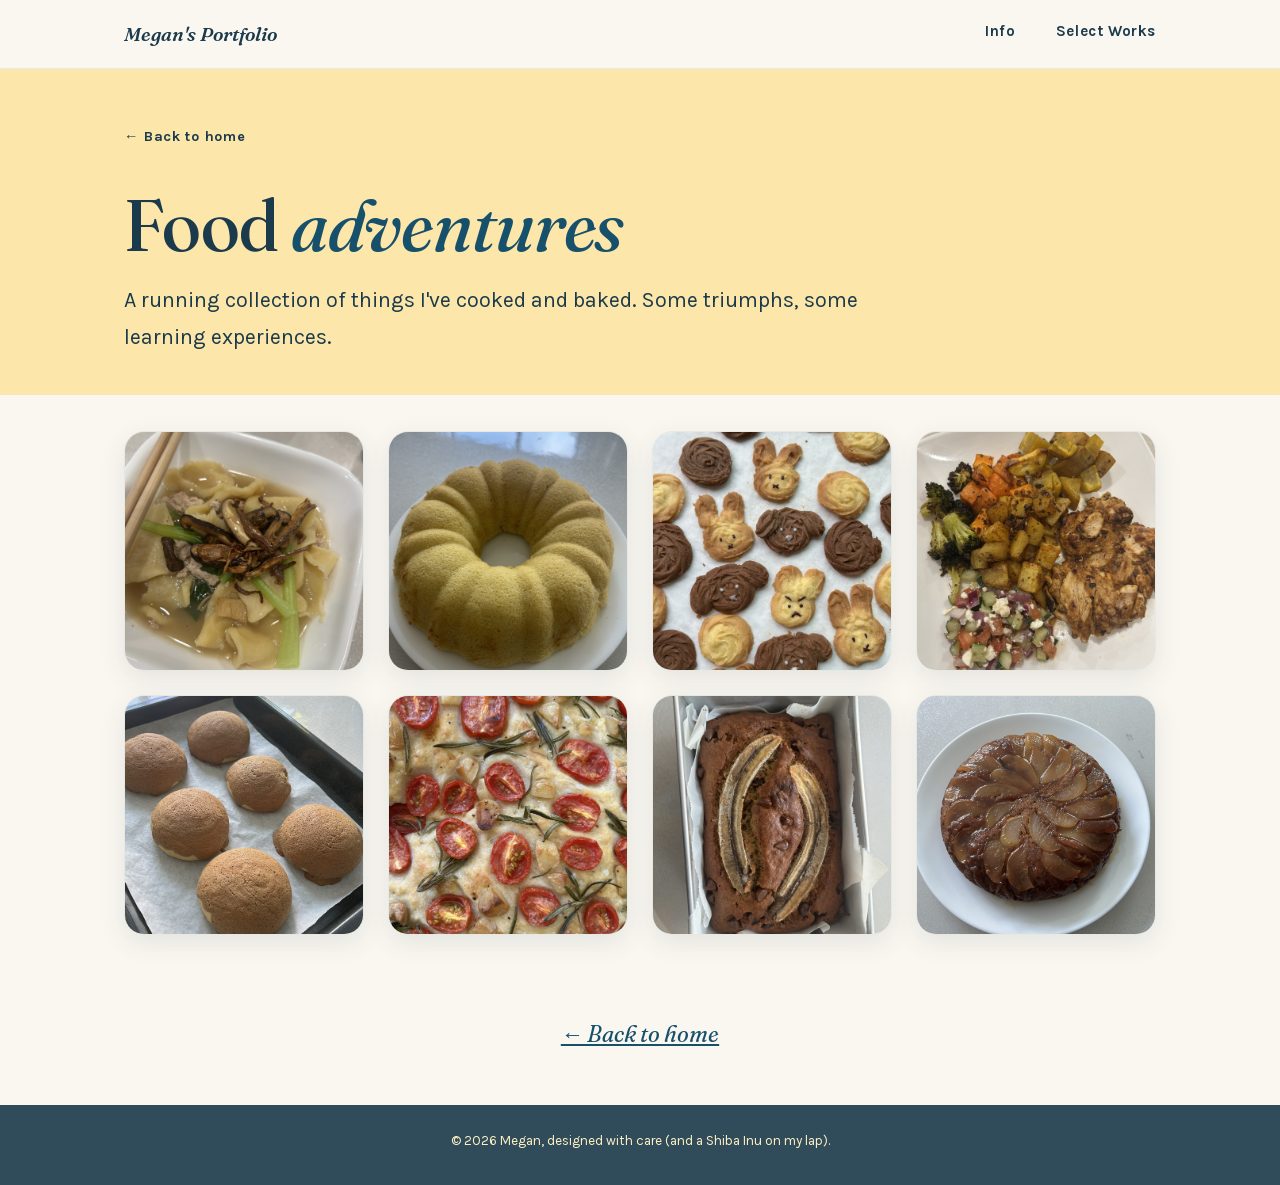
==== commit 816caf29: "Outreach-readiness pass Entry point: the hero is a plain single column again, holding only the ident" ====
--- a/food.html
+++ b/food.html
@@ -3,14 +3,30 @@
 <head>
   <meta charset="UTF-8">
   <meta name="viewport" content="width=device-width, initial-scale=1.0">
-  <title>Food adventures — Megan</title>
+  <title>Food adventures | Megan Sim</title>
   <meta name="robots" content="noindex">
+  <meta name="description" content="A running collection of things I've cooked and baked. Some triumphs, some learning experiences.">
+
+  <!-- How the site looks when someone pastes a link into LinkedIn, Slack,
+       WhatsApp or similar. ✏️ The preview picture is images/og-preview.png -->
+  <meta property="og:type" content="website">
+  <meta property="og:site_name" content="Megan Sim">
+  <meta property="og:title" content="Food adventures | Megan Sim">
+  <meta property="og:description" content="A running collection of things I've cooked and baked. Some triumphs, some learning experiences.">
+  <meta property="og:url" content="https://okbyemegs.github.io/portfolio/food.html">
+  <meta property="og:image" content="https://okbyemegs.github.io/portfolio/images/og-preview.png">
+  <meta property="og:image:width" content="1200">
+  <meta property="og:image:height" content="630">
+  <meta name="twitter:card" content="summary_large_image">
+  <meta name="twitter:title" content="Food adventures | Megan Sim">
+  <meta name="twitter:description" content="A running collection of things I've cooked and baked. Some triumphs, some learning experiences.">
+  <meta name="twitter:image" content="https://okbyemegs.github.io/portfolio/images/og-preview.png">
 
   <!-- Fonts: Fraunces (headings) + Karla (body) — free Google fonts,
        self-hosted in the fonts/ folder so they load fast and work offline -->
-  <link rel="stylesheet" href="fonts/fonts.css?v=2026-09-13">
+  <link rel="stylesheet" href="fonts/fonts.css?v=2026-10-04">
 
-  <link rel="stylesheet" href="css/style.css?v=2026-09-13">
+  <link rel="stylesheet" href="css/style.css?v=2026-10-04">
 </head>
 <body>
 
@@ -106,10 +122,10 @@
   </div>
 
   <footer class="site-footer">
-    <p>© 2026 Megan — designed with care (and a Shiba Inu on my lap).</p>
+    <p>© 2026 Megan, designed with care (and a Shiba Inu on my lap).</p>
   </footer>
 
-  <script src="js/lightbox.js?v=2026-09-13"></script>
-  <script src="js/sparkle.js?v=2026-09-13"></script>
+  <script src="js/lightbox.js?v=2026-10-04"></script>
+  <script src="js/sparkle.js?v=2026-10-04"></script>
 </body>
 </html>
--- a/css/style.css
+++ b/css/style.css
@@ -24,7 +24,8 @@
   --off-white:   #FAF7F0;  /* warm off-white — My Works bg, project pages */
   --white:       #ffffff;  /* pure white — My Works cards */
   --navy:        #1B3A4B;  /* deep navy — main text, dark sections */
-  --navy-deep:   #12293A;  /* even darker navy, for hover states */
+  --navy-deep:   #12293A;
+  --card-edge:   #E4DCC9;  /* warm hairline around the white work cards */  /* even darker navy, for hover states */
   --accent:      #17506B;  /* deep ocean blue — italic accents & links
                               (dark enough to read on every background) */
 
@@ -36,6 +37,9 @@
   --section-pad: clamp(4.5rem, 10vw, 8.5rem);
   --side-pad:    clamp(1.25rem, 5vw, 4rem);
   --max-width:   1160px;
+  /* Height of the sticky nav bar, measured. The sticky intro column on the
+     homepage offsets itself by this so the two never overlap. */
+  --nav-h:       69px;
 }
 
 /* --------------------------------------------------------------------------
@@ -188,20 +192,60 @@
    -------------------------------------------------------------------------- */
 .hero {
   background: var(--cream);
-  padding-top: clamp(3rem, 8vw, 6rem);
-  padding-bottom: var(--section-pad);
-}
-
-.hero .container {
-  display: grid;
-  grid-template-columns: 1.2fr 0.8fr;
-  gap: clamp(2rem, 6vw, 5rem);
-  align-items: center;
+  padding-top: clamp(2rem, 4vw, 3.25rem);
+  padding-bottom: clamp(2rem, 4vw, 3.25rem);
+}
+
+/* A quiet link down to the work, with a gently bouncing arrow. */
+.hero-jump {
+  display: inline-block;
+  margin-top: clamp(1.25rem, 2.5vw, 1.75rem);
+  font-family: var(--font-body);
+  font-size: 0.95rem;
+  font-weight: 700;
+  letter-spacing: 0.06em;
+  text-transform: uppercase;
+  text-decoration: none;
+  color: var(--accent);
+  border-bottom: 2px solid transparent;
+  padding-bottom: 2px;
+}
+
+.hero-jump:hover,
+.hero-jump:focus-visible { border-bottom-color: var(--accent); }
+
+.hero-jump-arrow {
+  display: inline-block;
+  margin-left: 0.3rem;
+  animation: hero-nudge 1.8s ease-in-out infinite;
+}
+
+@keyframes hero-nudge {
+  0%, 100% { transform: translateY(0); }
+  50%      { transform: translateY(4px); }
+}
+
+/* Anyone who has asked their system for less motion gets a still arrow. */
+@media (prefers-reduced-motion: reduce) {
+  .hero-jump-arrow { animation: none; }
+}
+
+/* The short role line above "Hi there, I am Megan."
+   Kept small and quiet so the name still leads. */
+.hero-role {
+  font-family: var(--font-body);
+  font-size: clamp(0.9rem, 1.3vw, 1rem);
+  font-weight: 700;
+  line-height: 1.5;
+  letter-spacing: 0.01em;
+  color: var(--accent);
+  max-width: 32em;
+  margin-bottom: 1rem;
 }
 
 .hero h1 {
-  font-size: clamp(2.75rem, 7.5vw, 5.5rem);
-  margin-bottom: 1.75rem;
+  font-size: clamp(2.5rem, 5vw, 4.25rem);
+  margin-bottom: 1.25rem;
 }
 
 .hero-intro {
@@ -210,12 +254,41 @@
   line-height: 1.75;
 }
 
-.hero-portrait img {
-  width: 100%;
-  border-radius: 1.25rem;
-  aspect-ratio: 4 / 5;
-  object-fit: cover;
-}
+/* --------------------------------------------------------------------------
+   METHOD PILLS — the little row of research methods under the hero text.
+   Written as a plain list in index.html; the bullets are turned off here.
+   The pills wrap onto as many lines as they need rather than shrinking, so
+   they stay readable on every screen.
+   -------------------------------------------------------------------------- */
+.method-pills {
+  list-style: none;
+  display: flex;
+  flex-wrap: wrap;
+  gap: 0.5rem;
+  margin-top: clamp(1.5rem, 3vw, 2rem);
+}
+
+.method-pills li {
+  font-family: var(--font-body);
+  font-size: 0.6875rem;
+  font-weight: 700;
+  letter-spacing: 0.1em;
+  text-transform: uppercase;
+  color: var(--navy);
+  padding: 0.45rem 0.85rem;
+  border-radius: 999px;
+  /* A hairline edge so every pill reads as a shape. The cream pill is almost
+     the same colour as the cream hero behind it, and without this it would
+     look like floating text rather than a pill. */
+  border: 1px solid rgba(27, 58, 75, 0.14);
+}
+
+/* ✏️ THE PILL COLOURS cycle through these four, in order, and then start
+   over — so you never have to choose one when you add a pill. */
+.method-pills li:nth-child(4n + 1) { background: var(--blue-light);  }
+.method-pills li:nth-child(4n + 2) { background: var(--orange-soft); }
+.method-pills li:nth-child(4n + 3) { background: var(--yellow);      }
+.method-pills li:nth-child(4n + 4) { background: var(--blue);        }
 
 /* --------------------------------------------------------------------------
    5. ABOUT ME
@@ -280,12 +353,13 @@
 /* --------------------------------------------------------------------------
    6. MY WORKS — the 3 project cards
    -------------------------------------------------------------------------- */
-.works { background: var(--off-white); padding: var(--section-pad) 0; }
+/* ✏️ The works section sits on the warm off-white, with white cards on top */
+.works { background: var(--off-white); padding: clamp(2.5rem, 5vw, 4rem) 0 var(--section-pad); }
 
 .works-grid {
   display: grid;
   grid-template-columns: repeat(3, 1fr);
-  gap: clamp(1.5rem, 3vw, 2.5rem);
+  gap: clamp(1.25rem, 2.5vw, 2rem);
 }
 
 /* The whole card is one big link */
@@ -296,7 +370,8 @@
   border-radius: 1.25rem;
   overflow: hidden;
   background: var(--white);
-  /* soft shadow lifts the white card off the off-white section */
+  /* A warm hairline edge separates the white card from the off-white band */
+  border: 1px solid var(--card-edge);
   box-shadow: 0 6px 20px rgba(27, 58, 75, 0.08);
   transition: transform 0.25s ease, box-shadow 0.25s ease;
 }
@@ -308,11 +383,14 @@
 
 .work-card img {
   width: 100%;
-  aspect-ratio: 4 / 3;
+  /* Deliberately short and wide. A taller image pushed the second card
+     entirely below the fold, so nothing told you there was more to scroll.
+     ✏️ Make the second number bigger for shorter cards, smaller for taller. */
+  aspect-ratio: 16 / 9;
   object-fit: cover;
 }
 
-.work-card-text { padding: 1.5rem 1.5rem 1.75rem; }
+.work-card-text { padding: 1.15rem 1.35rem 1.35rem; }
 
 /* The little label above each project title, e.g.
    "SHIPPED PRODUCT · 35% LIFT IN ACCOUNT OPENINGS".
@@ -342,8 +420,8 @@
 }
 
 .work-card h3 {
-  font-size: 1.45rem;
-  margin-bottom: 0.5rem;
+  font-size: 1.3rem;
+  margin-bottom: 0.4rem;
 }
 
 .work-card p { font-size: 0.98rem; opacity: 0.85; }
@@ -362,7 +440,34 @@
    7. OTHER FUN THINGS
    -------------------------------------------------------------------------- */
 /* Tighter than the other sections, so all four cards read as one grid */
-.fun { background: var(--yellow); padding: clamp(2.75rem, 6vw, 4.25rem) 0; }
+.fun { background: var(--off-white); padding: clamp(2.75rem, 6vw, 4.25rem) 0; }
+
+/* The container becomes the anchor the sticky note is positioned against. */
+.fun .container { position: relative; }
+
+/* "PS — this whole portfolio was vibe-coded with Claude Code too."
+   A little sticky note tacked into the empty space beside the heading, in
+   the soft orange so it lifts off the yellow section. It's an aside, so it
+   sits well below body-text weight and never gets in the way.
+   ✏️ To change the tilt, edit the rotate() below (try -2deg to -4deg).
+   ✏️ To move it, nudge the "top" and "right" values. */
+.fun-credit {
+  position: absolute;
+  top: 0.25rem;
+  right: 0;
+  max-width: 15rem;
+  transform: rotate(-3deg);
+  background: var(--orange-soft);
+  color: var(--navy);
+  font-size: 0.78rem;
+  font-weight: 500;
+  line-height: 1.45;
+  padding: 0.55rem 0.85rem;
+  border-radius: 0.5rem;
+  box-shadow: 0 5px 14px rgba(27, 58, 75, 0.16);
+  /* It's decoration, so it can never swallow a click meant for a card */
+  pointer-events: none;
+}
 
 /* Three cards in a single row on desktop.
    ✏️ If you add a fourth card it will wrap onto a second row on its own —
@@ -433,6 +538,22 @@
    match — tighter padding, a smaller heading that won't wrap awkwardly, and
    slightly smaller body copy. Together this keeps the section to about one
    screen. */
+/* The little LIVE badge on the two projects that are online */
+.live-pill {
+  display: inline-block;
+  vertical-align: middle;
+  margin-left: 0.4rem;
+  font-family: var(--font-body);
+  font-size: 0.56rem;
+  font-weight: 700;
+  letter-spacing: 0.12em;
+  text-transform: uppercase;
+  color: var(--navy);
+  background: var(--orange-soft);
+  padding: 0.2rem 0.45rem;
+  border-radius: 999px;
+}
+
 .fun-card-text { padding: 0.7rem 0.9rem 0.9rem; }
 
 .fun-card h3 {
@@ -617,6 +738,26 @@
 }
 
 .cs-meta dd { font-weight: 700; }
+
+/* The "Cross-functional" line. It spans the full width under a dashed rule
+   so it reads as extra context rather than a fourth equal column, and its
+   label sits beside the value instead of above it. Only the Chatbot and
+   Soft Bundling pages use it.
+   ✏️ The dashed rule is deliberately lighter than the solid one above the
+      metadata row — raise the 0.32 to make it more visible. */
+.cs-meta-extra {
+  grid-column: 1 / -1;
+  display: flex;
+  flex-wrap: wrap;
+  align-items: baseline;
+  gap: 0.3rem 1rem;
+  border-top: 1.5px dashed rgba(27, 58, 75, 0.32);
+  padding-top: 1.1rem;
+  margin-top: 0.4rem;
+}
+
+/* the label keeps the small-caps styling it inherits from .cs-meta dt */
+.cs-meta-extra dt { margin-bottom: 0; }
 
 /* The flexible body.
    Only the top/bottom padding is set here — using the `padding` shorthand
@@ -1244,16 +1385,15 @@
    11. RESPONSIVE — tablets & phones
    -------------------------------------------------------------------------- */
 @media (max-width: 900px) {
-  .works-grid { grid-template-columns: 1fr; max-width: 30rem; margin: 0 auto; }
+  .works-grid { grid-template-columns: 1fr; max-width: 26rem; margin: 0 auto; }
+
   .food-grid { grid-template-columns: repeat(2, 1fr); }   /* tablet */
   .fun-grid { grid-template-columns: repeat(2, 1fr); }    /* tablet */
   /* NOTE: the fun cards deliberately keep their 1:1 square image here.
      A short, wide box used to be forced on narrow screens, but that sliced
      the tall screenshots down to an unreadable strip — the crop matters
      more than the extra height. */
-  .hero .container { grid-template-columns: 1fr; }
-  .hero-portrait { max-width: 24rem; }
-  /* Mieko drops below the About Me text and centres herself */
+  /* The portrait drops below the About Me text and centres itself */
   .about-layout { grid-template-columns: 1fr; }
   .about-photo { max-width: 16rem; margin-top: 0.5rem; }
 }
@@ -1264,3 +1404,21 @@
   .cs-meta { grid-template-columns: 1fr; row-gap: 1.25rem; }  /* one per line */
   .contact-links a { margin: 0.3rem 0.2rem; }
 }
+
+/* Below this width there isn't enough clear space beside the heading for the
+   sticky note to float without running into it, so it stops floating: it
+   drops into the normal flow as a small centred line above the heading, and
+   straightens up.
+   ✏️ Raise this number to make it stop floating on bigger screens too. */
+@media (max-width: 820px) {
+  .fun-credit {
+    position: static;
+    transform: none;
+    /* Narrower than the text column so it still reads as a little note
+       rather than a full-width banner. */
+    max-width: 18rem;
+    width: fit-content;
+    margin: 0 auto 1.25rem;
+    text-align: center;
+  }
+}
